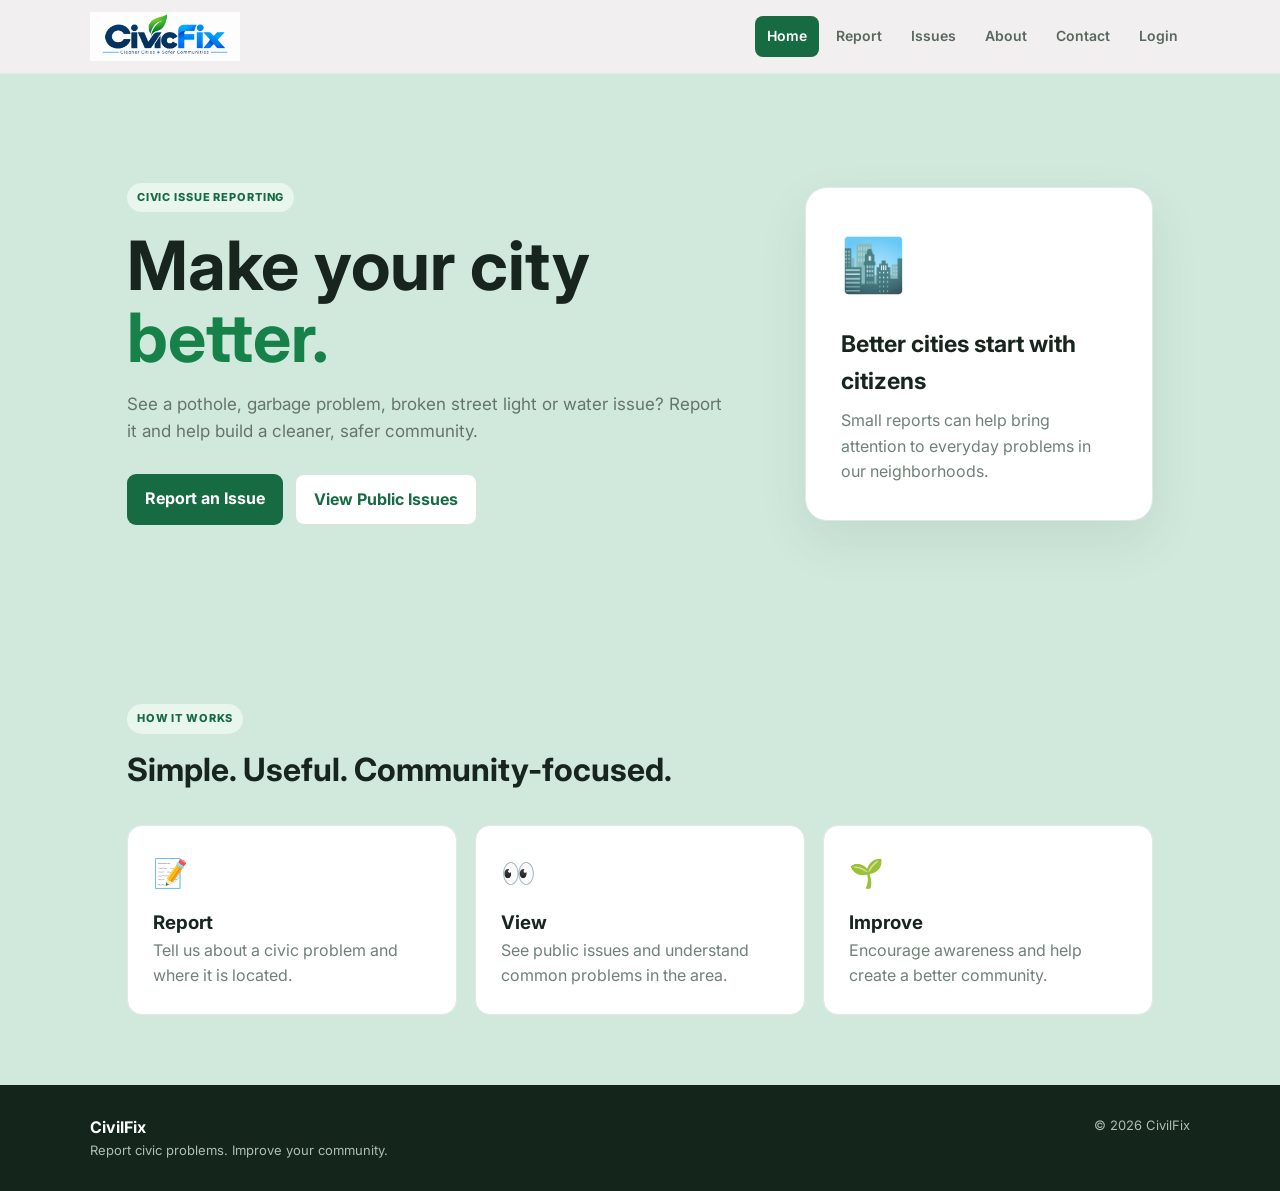
==== index.html @ 61f485c6 "first commit" ====
<!DOCTYPE html>
<html lang="en">
<head>
    <meta charset="UTF-8">
    <meta name="viewport" content="width=device-width, initial-scale=1.0">
    <title>Home | CivilFix</title>
    <link rel="stylesheet" href="style.css">
</head>
<body>
    <nav class="navbar">
        <a class="brand" href="index.html">
            <img src="civilfix-logo.png" alt="CivilFix">
        </a>
        <div class="navlinks">
            <a class="highlight" href="index.html">Home</a>
            <a href="report.html">Report</a>
            <a href="issues.html">Issues</a>
            <a href="about.html">About</a>
            <a href="contact.html">Contact</a>
            <a href="login.html">Login</a>
        </div>
    </nav>

    <section class="hero">
        <div class="hero-text">
            <span class="tag">CIVIC ISSUE REPORTING</span>
            <h1>Make your city <span>better.</span></h1>
            <p>See a pothole, garbage problem, broken street light or water issue? Report it and help build a cleaner,
                safer community.</p>
            <div class="buttons">
                <a class="button" href="report.html">Report an Issue</a>
                <a class="button light-button" href="issues.html">View Public Issues</a>
            </div>
        </div>
        <div class="hero-card">
            <div class="hero-icon">🏙️</div>
            <h3>Better cities start with citizens</h3>
            <p>Small reports can help bring attention to everyday problems in our neighborhoods.</p>
        </div>
    </section>

    <section class="section">
        <div class="section-title">
            <span class="tag">HOW IT WORKS</span>
            <h2>Simple. Useful. Community-focused.</h2>
        </div>
        <div class="cards three">
            <div class="card">
                <div class="icon">📝</div>
                <h3>Report</h3>
                <p>Tell us about a civic problem and where it is located.</p>
            </div>
            <div class="card">
                <div class="icon">👀</div>
                <h3>View</h3>
                <p>See public issues and understand common problems in the area.</p>
            </div>
            <div class="card">
                <div class="icon">🌱</div>
                <h3>Improve</h3>
                <p>Encourage awareness and help create a better community.</p>
            </div>
        </div>
    </section>
    <footer>
        <div>
            <strong>CivilFix</strong>
            <p>Report civic problems. Improve your community.</p>
        </div>
        <p>© 2026 CivilFix</p>
    </footer>
</body>
</html>
---- style.css ----
@import url('https://fonts.googleapis.com/css2?family=Inter:wght@400;500;600;700;800&display=swap');

* {
    margin: 0;
    padding: 0;
    box-sizing: border-box;
}

body {
    font-family: Inter, Arial, sans-serif;
    background: #d1e9dd;
    color: #18251f;
    line-height: 1.6;
}

a {
    text-decoration: none;
}

.navbar {
    height: 74px;
    background: rgb(241, 239, 239);
    border-bottom: 1px solid #e5ebe7;
    display: flex;
    align-items: center;
    justify-content: space-between;
    padding: 0 7%;
    position: sticky;
    top: 0;
    z-index: 10;
}

.brand {
    display: flex;
    align-items: center;
    gap: 9px;
    font-size: 20px;
    font-weight: 800;
    color: #176b43;
}

.brand img {
    width: 150px;
    height: 150px;
    object-fit: contain;
}

.navlinks {
    display: flex;
    align-items: center;
    gap: 5px;
}

.navlinks a {
    padding: 9px 12px;
    border-radius: 8px;
    font-size: 14px;
    font-weight: 600;
    color: #59685f;
}

.navlinks a:hover {
    background: #edf7f1;
    color: #176b43;
}

.navlinks .highlight {
    background: #176b43;
    color: white;
    margin-left: 8px;
}

.navlinks .highlight:hover {
    background: #125735;
    color: white;
}

.hero {
    max-width: 1180px;
    min-height: 560px;
    margin: auto;
    padding: 80px 6%;
    display: grid;
    grid-template-columns: 1.4fr .8fr;
    align-items: center;
    gap: 70px;
}

.tag {
    display: inline-block;
    color: #176b43;
    background: #e8f6ee;
    padding: 6px 10px;
    border-radius: 20px;
    font-size: 11px;
    font-weight: 800;
    letter-spacing: .08em;
}

.hero h1 {
    font-size: clamp(42px, 6vw, 68px);
    line-height: 1.05;
    margin: 18px 0;
}

.hero h1 span {
    color: #16824a;
}

.hero-text>p {
    max-width: 650px;
    color: #66756c;
    font-size: 17px;
}

.buttons {
    display: flex;
    gap: 12px;
    margin-top: 28px;
}

.button {
    display: inline-block;
    border: none;
    background: #176b43;
    color: white;
    padding: 12px 18px;
    border-radius: 9px;
    font: inherit;
    font-weight: 700;
    cursor: pointer;
}

.button:hover {
    background: #125735;
}

.light-button {
    background: white;
    color: #176b43;
    border: 1px solid #d8e5dd;
}

.light-button:hover {
    background: #edf7f1;
    color: #176b43;
}

.hero-card {
    background: white;
    border: 1px solid #e0e9e3;
    border-radius: 22px;
    padding: 35px;
    box-shadow: 0 20px 50px rgba(28, 67, 47, .09);
}

.hero-icon {
    font-size: 52px;
    margin-bottom: 20px;
}

.hero-card h3 {
    font-size: 23px;
    margin-bottom: 8px;
}

.hero-card p,
.card p,
.page-header p,
.about-box p,
.contact-item p {
    color: #718078;
}

.section {
    max-width: 1180px;
    margin: auto;
    padding: 70px 6%;
}

.section-title {
    margin-bottom: 30px;
}

.section-title h2 {
    font-size: 32px;
    margin-top: 10px;
}

.cards {
    display: grid;
    gap: 18px;
}

.cards.three {
    grid-template-columns: repeat(3, 1fr);
}

.card {
    background: white;
    border: 1px solid #e1e9e4;
    border-radius: 15px;
    padding: 25px;
}

.icon {
    font-size: 28px;
    margin-bottom: 12px;
}

.cta {
    margin: 10px auto;
    max-width: 400px;
    text-align: center;
    background: #176b43;
    color: white;
    padding: 20px;
    border-radius: 22px;
}

.cta h2 {
    font-size: 32px;
}

.cta p {
    color: #d7eee0;
    margin: 8px 0 22px;
}

.cta .button {
    background: white;
    color: #176b43;
}

.page-header {
    max-width: 900px;
    margin: auto;
    padding: 70px 6% 25px;
}

.page-header h1 {
    font-size: 44px;
    line-height: 1.15;
    margin: 14px 0 10px;
}

.form-section {
    max-width: 900px;
    margin: auto;
    padding: 20px 6% 70px;
}

.form-card {
    background: white;
    border: 1px solid #e0e8e3;
    border-radius: 16px;
    padding: 28px;
    box-shadow: 0 10px 35px rgba(28, 67, 47, .06);
}

.form-grid {
    display: grid;
    grid-template-columns: 1fr 1fr;
    gap: 18px;
}

label {
    display: block;
    font-size: 13px;
    font-weight: 700;
    margin: 13px 0 6px;
}

input,
select,
textarea {
    width: 100%;
    border: 1px solid #d5e0d9;
    border-radius: 8px;
    padding: 11px 12px;
    font: inherit;
    background: white;
}

textarea {
    min-height: 120px;
    resize: vertical;
}

input:focus,
select:focus,
textarea:focus {
    outline: 2px solid #bfe3cc;
    border-color: #5ba77a;
}



.issue-list {
    padding-top: 25px;
}

.issue-row {
    max-width: 900px;
    margin: 14px auto;
    padding: 20px;
    background: white;
    border: 1px solid #e1e9e4;
    border-radius: 14px;
    display: flex;
    align-items: center;
    gap: 15px;
}

.issue-row>div:nth-child(2) {
    flex: 1;
}

.issue-symbol {
    font-size: 30px;
}

.issue-row h3 {
    font-size: 16px;
}

.issue-row p {
    color: #7a8780;
    font-size: 13px;
}

.status {
    padding: 6px 10px;
    border-radius: 20px;
    font-size: 11px;
    font-weight: 800;
}

.pending {
    background: #fff4d8;
    color: #9a6a00;
}

.progress {
    background: #e5f0ff;
    color: #2864a6;
}

.resolved {
    background: #e5f7eb;
    color: #287447;
}

.about-box {
    display: grid;
    grid-template-columns: 1fr 1fr;
    gap: 20px;
}

.about-box>div {
    background: white;
    border: 1px solid #e1e9e4;
    border-radius: 16px;
    padding: 28px;
}

.contact-grid {
    max-width: 900px;
    margin: auto;
    padding: 25px 6% 70px;
    display: grid;
    grid-template-columns: .8fr 1.2fr;
    gap: 30px;
}

.contact-info {
    background: #eaf5ee;
    border-radius: 16px;
    padding: 25px;
}

.contact-item {
    display: flex;
    gap: 14px;
    padding: 15px 0;
    border-bottom: 1px solid #d6e8dc;
}

.contact-item:last-child {
    border-bottom: 0;
}

.contact-item span {
    font-size: 24px;
}

.login-section {
    min-height: calc(100vh - 74px);
    display: flex;
    justify-content: center;
    align-items: center;
    padding: 50px 20px;
}

.login-card {
    width: 100%;
    max-width: 430px;
    background: white;
    border: 1px solid #e0e8e3;
    border-radius: 18px;
    padding: 35px;
    box-shadow: 0 18px 50px rgba(28, 67, 47, .09);
}

.login-card h1 {
    margin: 12px 0 4px;
}

.muted {
    color: #7a8780;
    font-size: 13px;
}

.full {
    width: 100%;
    margin-top: 18px;
}

footer {
    background: #14251c;
    color: white;
    padding: 30px 7%;
    display: flex;
    justify-content: space-between;
    gap: 20px;
}

footer p {
    color: #aebdb4;
    font-size: 13px;
}

/* submit page css */
.success-body {
    background-color: #FDFDF4;
    font-family: Arial, sans-serif;
}

.output-page {
    display: flex;
    align-items: center;
    justify-content: center;
    flex-direction: column;
    margin-top : 30px;
}

.home-btn {
    text-decoration: none;
    border: none;
    border-radius: 20px;
    background-color: #22C55E;
    color: white;
    padding: 10px 20px;
}

.home-btn:hover {
    background-color: #16A34A;
}

.submit-text {
    font-weight: 500;
    font-size: 18px;
    color: #166534;
    margin : 10px
}
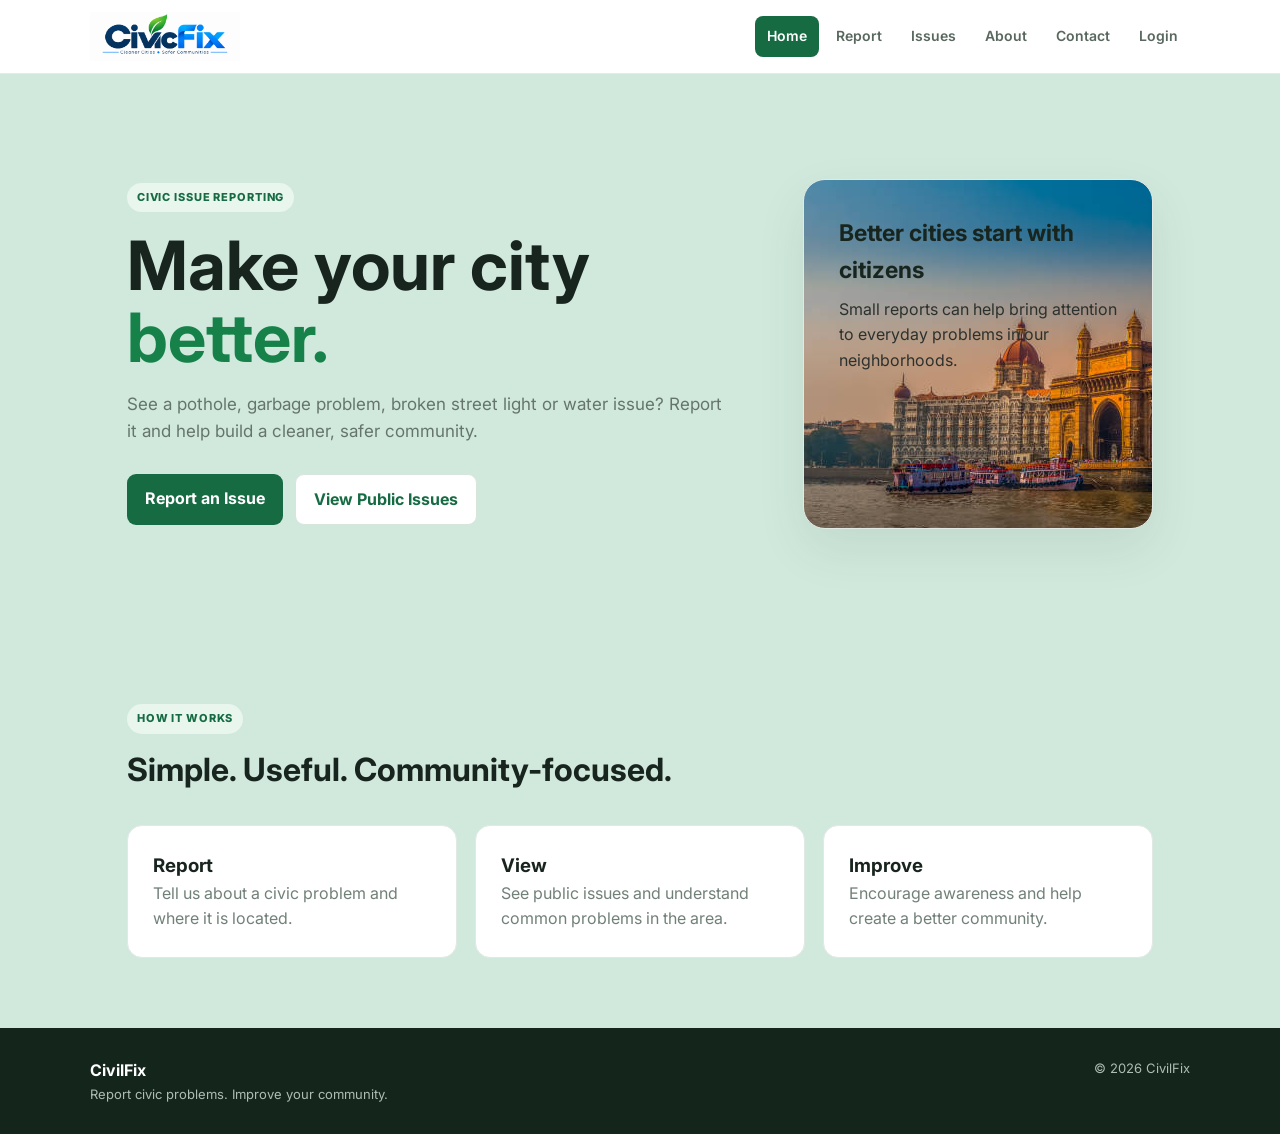
==== commit 24d3b9fd: "website updated" ====
--- a/index.html
+++ b/index.html
@@ -32,8 +32,7 @@
                 <a class="button light-button" href="issues.html">View Public Issues</a>
             </div>
         </div>
-        <div class="hero-card">
-            <div class="hero-icon">🏙️</div>
+        <div class="hero-card">         
             <h3>Better cities start with citizens</h3>
             <p>Small reports can help bring attention to everyday problems in our neighborhoods.</p>
         </div>
@@ -45,18 +44,15 @@
             <h2>Simple. Useful. Community-focused.</h2>
         </div>
         <div class="cards three">
-            <div class="card">
-                <div class="icon">📝</div>
+            <div class="card">              
                 <h3>Report</h3>
                 <p>Tell us about a civic problem and where it is located.</p>
             </div>
-            <div class="card">
-                <div class="icon">👀</div>
+            <div class="card">                  
                 <h3>View</h3>
                 <p>See public issues and understand common problems in the area.</p>
             </div>
-            <div class="card">
-                <div class="icon">🌱</div>
+            <div class="card">                
                 <h3>Improve</h3>
                 <p>Encourage awareness and help create a better community.</p>
             </div>
--- a/style.css
+++ b/style.css
@@ -17,9 +17,23 @@
     text-decoration: none;
 }
 
+.icons {
+     width:27px;
+}   
+
+.cf-code {
+    display: inline-block;
+    border-radius: 20px;
+    padding: 5px 8px;
+    background: #e2e2e2;
+    color: #333;
+    font-size: 14px;
+    font-weight: 600;
+}
+
 .navbar {
     height: 74px;
-    background: rgb(241, 239, 239);
+    background: rgb(255, 255, 255);
     border-bottom: 1px solid #e5ebe7;
     display: flex;
     align-items: center;
@@ -152,6 +166,9 @@
     border-radius: 22px;
     padding: 35px;
     box-shadow: 0 20px 50px rgba(28, 67, 47, .09);
+    background-image : url(front_page.jpeg);
+    height: 350px;
+    width: 350px;
 }
 
 .hero-icon {
@@ -164,7 +181,10 @@
     margin-bottom: 8px;
 }
 
-.hero-card p,
+.hero-card p{
+    color:#2c312e;
+}
+
 .card p,
 .page-header p,
 .about-box p,
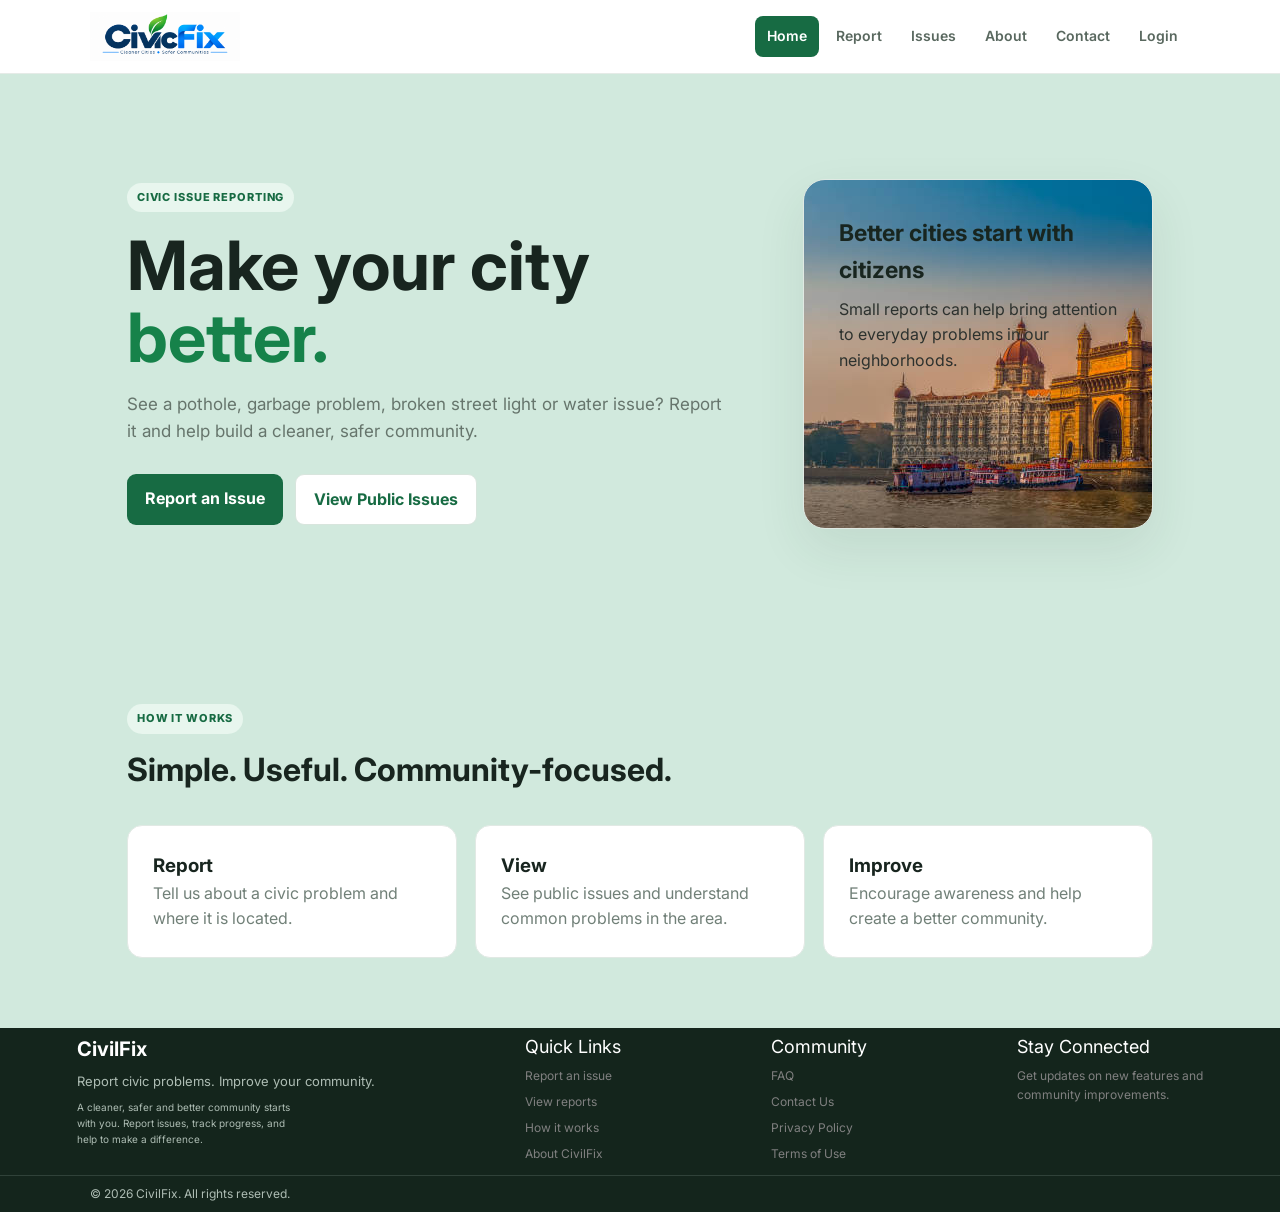
==== commit 103a6d93: "Final upadation" ====
--- a/index.html
+++ b/index.html
@@ -1,11 +1,13 @@
 <!DOCTYPE html>
 <html lang="en">
+
 <head>
     <meta charset="UTF-8">
     <meta name="viewport" content="width=device-width, initial-scale=1.0">
     <title>Home | CivilFix</title>
     <link rel="stylesheet" href="style.css">
 </head>
+
 <body>
     <nav class="navbar">
         <a class="brand" href="index.html">
@@ -32,7 +34,7 @@
                 <a class="button light-button" href="issues.html">View Public Issues</a>
             </div>
         </div>
-        <div class="hero-card">         
+        <div class="hero-card">
             <h3>Better cities start with citizens</h3>
             <p>Small reports can help bring attention to everyday problems in our neighborhoods.</p>
         </div>
@@ -44,26 +46,66 @@
             <h2>Simple. Useful. Community-focused.</h2>
         </div>
         <div class="cards three">
-            <div class="card">              
+            <div class="card">
                 <h3>Report</h3>
                 <p>Tell us about a civic problem and where it is located.</p>
             </div>
-            <div class="card">                  
+            <div class="card">
                 <h3>View</h3>
                 <p>See public issues and understand common problems in the area.</p>
             </div>
-            <div class="card">                
+            <div class="card">
                 <h3>Improve</h3>
                 <p>Encourage awareness and help create a better community.</p>
             </div>
         </div>
     </section>
     <footer>
-        <div>
-            <strong>CivilFix</strong>
-            <p>Report civic problems. Improve your community.</p>
+        <div class="footers">
+            <div class="footer-brand">
+                <strong>CivilFix</strong>
+                <p>Report civic problems. Improve your community.</p>
+                <p>
+                    A cleaner, safer and better community starts<br>
+                    with you. Report issues, track progress, and<br>
+                    help to make a difference.
+                </p>
+            </div>
+
+            <div class="footer-column">
+                <p>Quick Links</p>
+
+                <a href="report.html">Report an issue</a>
+                <a href="issues.html">View reports</a>
+                <a href="index.html">How it works</a>
+                <a href="about.html">About CivilFix</a>
+            </div>
+
+            <div class="footer-column">
+                <p>Community</p>
+
+                <a href="about.html">FAQ</a>
+                <a href="contact.html">Contact Us</a>
+                <a href="about.html">Privacy Policy</a>
+                <a href="about.html">Terms of Use</a>
+            </div>
+
+            <div class="footer-column">
+                <p>Stay Connected</p>
+
+                <span>
+                    Get updates on new features and<br>
+                    community improvements.
+                </span>
+            </div>
+
         </div>
-        <p>© 2026 CivilFix</p>
+
+        <div class="copyright">
+            <p>&copy; 2026 CivilFix. All rights reserved.</p>
+        </div>
+
     </footer>
 </body>
+
 </html>
--- a/style.css
+++ b/style.css
@@ -449,17 +449,75 @@
 footer {
     background: #14251c;
     color: white;
-    padding: 30px 7%;
+}
+
+.footers {
+    background: #14251c;
+    color: white;
+    padding: 5px 6%;
     display: flex;
     justify-content: space-between;
-    gap: 20px;
-}
-
-footer p {
+    gap: 40px;
+}
+
+.footers p {
     color: #aebdb4;
     font-size: 13px;
 }
 
+.footer-brand strong {
+    font-size: 20px;
+    color: white;
+}
+
+.footer-brand p:first-of-type {
+    margin-top: 6px;
+}
+
+.footer-brand p:last-of-type {
+    font-size: 10px;
+    line-height: 1.6;
+    margin-top: 7px;
+}
+
+.footer-column > p {
+    font-size: 18px;
+    color: white;
+    margin-top: 0;
+    margin-bottom: 4px;
+}
+
+.footer-column a {
+    display: block;
+    color: grey;
+    font-size: 12px;
+    text-decoration: none;
+    margin-bottom: 7px;
+}
+
+.footer-column a:hover {
+    color: white;
+}
+
+
+.footer-column span {
+    display: inline-block;
+    color: grey;
+    font-size: 12px;
+    line-height: 1.6;
+}
+
+
+.copyright {
+    border-top: 1px solid #304239;
+    padding: 8px 7%;
+}
+
+.copyright p {
+    margin: 0;
+    color: #aebdb4;
+    font-size: 12px;
+}
 /* submit page css */
 .success-body {
     background-color: #FDFDF4;
